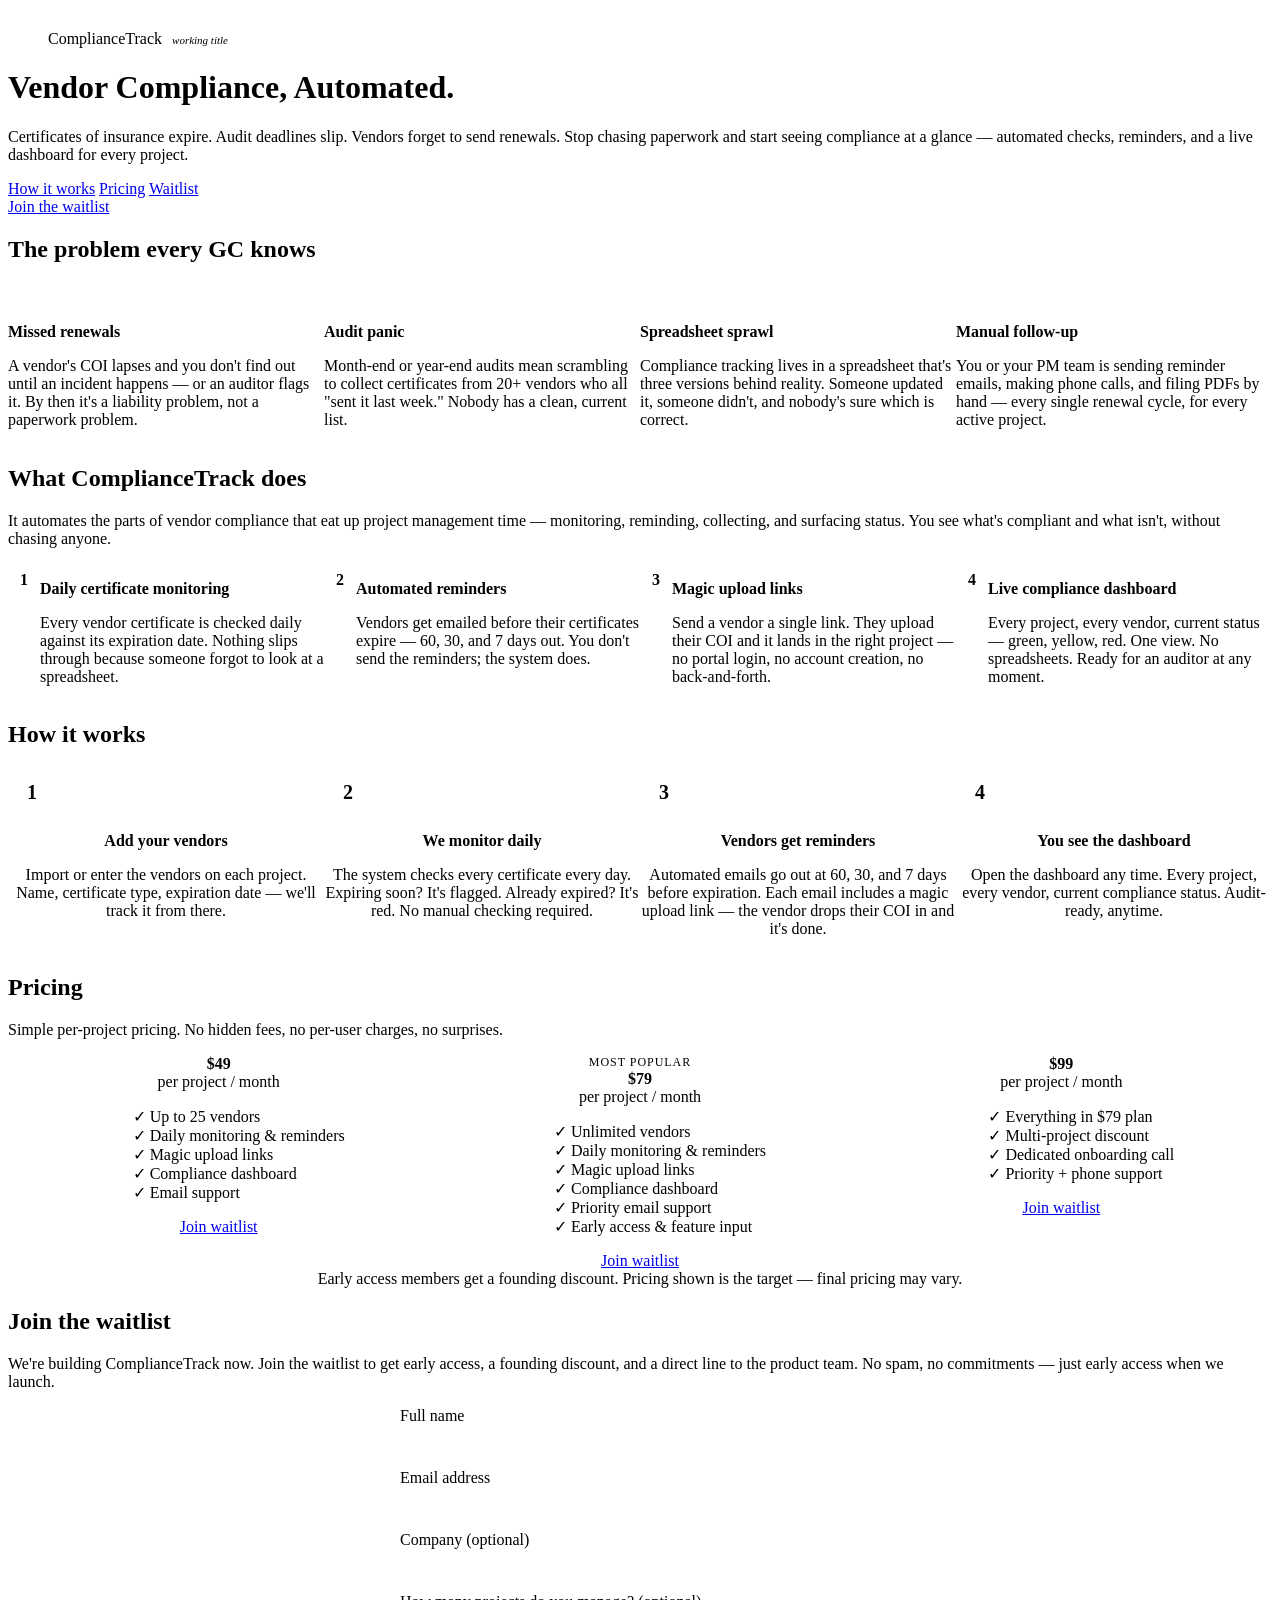
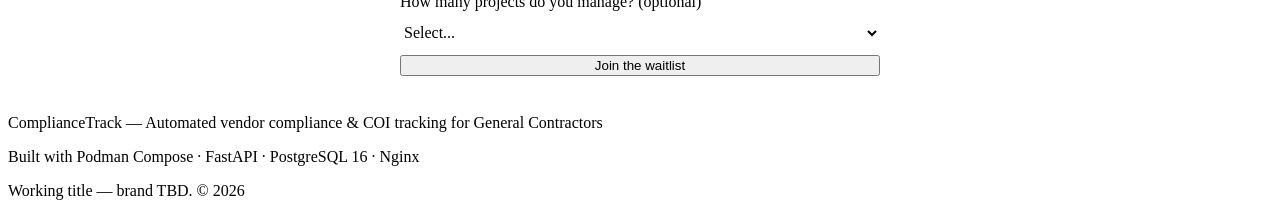
==== html/index-landing.html @ 7446ea1b "Initial commit: ComplianceTrack landing page + waitlist backend - Landing page (index-landing.html):" ====
<!DOCTYPE html>
<html lang="en">
<head>
  <meta charset="UTF-8">
  <meta name="viewport" content="width=device-width, initial-scale=1.0">
  <title>ComplianceTrack — Vendor Compliance</title>
  <meta name="description" content="Automated vendor compliance and Certificate of Insurance tracking for General Contractors. Never chase a missing certificate or miss an audit deadline again.">

  <!-- Open Graph -->
  <meta property="og:type" content="website">
  <meta property="og:title" content="ComplianceTrack — Automated Vendor Compliance & COI Tracking">
  <meta property="og:description" content="Automated certificate of insurance tracking for General Contractors. Daily checks, automated reminders, and a real-time compliance dashboard.">
  <meta property="og:url" content="https://localhost">

  <!-- Favicon -->
  <link rel="icon" type="image/svg+xml" href="data:image/svg+xml,%3Csvg xmlns='http://www.w3.org/2000/svg' viewBox='0 0 36 36' fill='none'%3E%3Cpath d='M18 3L4 9v6c0 7.5 5 12.5 14 14.5 9-2 14-7 14-14.5V9L18 3z' fill='%23a855f7' opacity='0.15'/%3E%3Cpath d='M18 3L4 9v6c0 7.5 5 12.5 14 14.5 9-2 14-7 14-14.5V9L18 3z' stroke='%23a855f7' stroke-width='2' stroke-linejoin='round'/%3E%3Cpath d='M13 18l4 4 10-10' stroke='%23a855f7' stroke-width='2.5' stroke-linecap='round' stroke-linejoin='round'/%3E%3C/svg%3E">

  <link rel="stylesheet" href="/style.css?v=3">
</head>
<body>
  <div class="wrapper">

    <!-- ── Hero ─────────────────────────────────────────────── -->
    <header class="site-header">
      <div class="logo">
        <!-- Simple compliance mark: shield with checkmark -->
        <svg width="36" height="36" viewBox="0 0 36 36" fill="none" aria-hidden="true">
          <path d="M18 3L4 9v6c0 7.5 5 12.5 14 14.5 9-2 14-7 14-14.5V9L18 3z" fill="var(--accent-primary)" opacity="0.15"/>
          <path d="M18 3L4 9v6c0 7.5 5 12.5 14 14.5 9-2 14-7 14-14.5V9L18 3z" stroke="var(--accent-primary)" stroke-width="2" stroke-linejoin="round"/>
          <path d="M13 18l4 4 10-10" stroke="var(--accent-primary)" stroke-width="2.5" stroke-linecap="round" stroke-linejoin="round"/>
        </svg>
        <span class="brand">ComplianceTrack</span>
        <span style="font-size:11px; color:var(--text-hinting); margin-left:6px; font-style:italic;">working title</span>
      </div>
      <h1>Vendor Compliance, Automated.</h1>
      <p>
        Certificates of insurance expire. Audit deadlines slip. Vendors forget to send renewals.
        Stop chasing paperwork and start seeing compliance at a glance — automated checks,
        reminders, and a live dashboard for every project.
      </p>
    </header>

    <!-- ── Navigation ───────────────────────────────────────── -->
    <nav class="nav" aria-label="Page navigation">
      <a href="#how-it-works">How it works</a>
      <a href="#pricing">Pricing</a>
      <a href="#waitlist">Waitlist</a>
    </nav>

    <div class="btn-row" style="justify-content:center; margin-bottom:var(--space-xl);">
      <a href="#waitlist" class="btn primary">Join the waitlist</a>
    </div>

    <main>

      <!-- ── Problem ────────────────────────────────────────── -->
      <section class="card featured">
        <div class="section-head">
          <h2>The problem every GC knows</h2>
        </div>
        <div style="display:grid; gap:var(--space-lg); grid-template-columns:repeat(auto-fit, minmax(240px,1fr));">
          <div style="background:var(--surface-elevated); border:1px solid var(--border-subtle); border-radius:var(--radius-lg); padding:var(--space-lg);">
            <div style="margin-bottom:var(--space-sm);">
              <svg width="20" height="20" viewBox="0 0 24 24" fill="none" stroke="var(--accent-primary)" stroke-width="2" stroke-linecap="round" stroke-linejoin="round" aria-hidden="true">
                <path d="M12 2v20M2 12h20M6 6l12 12M18 6L6 18"/>
              </svg>
            </div>
            <p style="font-size:var(--text-title); font-weight:700; margin-bottom:var(--space-sm);">Missed renewals</p>
            <p style="color:var(--text-secondary);">
              A vendor's COI lapses and you don't find out until an incident happens — or an auditor
              flags it. By then it's a liability problem, not a paperwork problem.
            </p>
          </div>
          <div style="background:var(--surface-elevated); border:1px solid var(--border-subtle); border-radius:var(--radius-lg); padding:var(--space-lg);">
            <div style="margin-bottom:var(--space-sm);">
              <svg width="20" height="20" viewBox="0 0 24 24" fill="none" stroke="var(--accent-secondary)" stroke-width="2" stroke-linecap="round" stroke-linejoin="round" aria-hidden="true">
                <path d="M9 5H7a2 2 0 00-2 2v12a2 2 0 002 2h10a2 2 0 002-2V7a2 2 0 00-2-2h-2M9 5a2 2 0 002 2h2a2 2 0 002-2M9 5a2 2 0 012-2h2a2 2 0 012 2"/>
              </svg>
            </div>
            <p style="font-size:var(--text-title); font-weight:700; margin-bottom:var(--space-sm);">Audit panic</p>
            <p style="color:var(--text-secondary);">
              Month-end or year-end audits mean scrambling to collect certificates from 20+ vendors
              who all "sent it last week." Nobody has a clean, current list.
            </p>
          </div>
          <div style="background:var(--surface-elevated); border:1px solid var(--border-subtle); border-radius:var(--radius-lg); padding:var(--space-lg);">
            <div style="margin-bottom:var(--space-sm);">
              <svg width="20" height="20" viewBox="0 0 24 24" fill="none" stroke="var(--accent-tertiary)" stroke-width="2" stroke-linecap="round" stroke-linejoin="round" aria-hidden="true">
                <rect x="3" y="3" width="18" height="18" rx="2" ry="2"/>
                <line x1="3" y1="9" x2="21" y2="9"/>
                <line x1="9" y1="21" x2="9" y2="9"/>
              </svg>
            </div>
            <p style="font-size:var(--text-title); font-weight:700; margin-bottom:var(--space-sm);">Spreadsheet sprawl</p>
            <p style="color:var(--text-secondary);">
              Compliance tracking lives in a spreadsheet that's three versions behind reality.
              Someone updated it, someone didn't, and nobody's sure which is correct.
            </p>
          </div>
          <div style="background:var(--surface-elevated); border:1px solid var(--border-subtle); border-radius:var(--radius-lg); padding:var(--space-lg);">
            <div style="margin-bottom:var(--space-sm);">
              <svg width="20" height="20" viewBox="0 0 24 24" fill="none" stroke="var(--error)" stroke-width="2" stroke-linecap="round" stroke-linejoin="round" aria-hidden="true">
                <path d="M22 16.92v3a2 2 0 01-2.12 2.12H17.88a2 2 0 01-1.44-.56l-1.92-2.3A2 2 0 0112.16 15.56V14a2 2 0 012-2h3.76a2 2 0 011.44.56l1.92 2.3A2 2 0 0121.88 14.92V16.92M15 12a3 3 0 11-6 0 3 3 0 016 0z"/>
              </svg>
            </div>
            <p style="font-size:var(--text-title); font-weight:700; margin-bottom:var(--space-sm);">Manual follow-up</p>
            <p style="color:var(--text-secondary);">
              You or your PM team is sending reminder emails, making phone calls, and filing PDFs
              by hand — every single renewal cycle, for every active project.
            </p>
          </div>
        </div>
      </section>

      <!-- ── Solution ───────────────────────────────────────── -->
      <section class="card">
        <div class="section-head">
          <h2>What ComplianceTrack does</h2>
          <p>
            It automates the parts of vendor compliance that eat up project management time —
            monitoring, reminding, collecting, and surfacing status. You see what's compliant and
            what isn't, without chasing anyone.
          </p>
        </div>
        <div style="display:grid; gap:var(--space-lg); grid-template-columns:repeat(auto-fit, minmax(260px,1fr));">
          <div style="display:flex; gap:var(--space-md); align-items:flex-start;">
            <div style="width:32px; height:32px; border-radius:50%; background:var(--accent-primary); display:flex; align-items:center; justify-content:center; color:var(--text-on-accent); font-weight:700; flex-shrink:0;">1</div>
            <div>
              <h3 style="font-size:var(--text-title); margin-bottom:var(--space-xs);">Daily certificate monitoring</h3>
              <p style="color:var(--text-secondary); font-size:var(--text-body);">
                Every vendor certificate is checked daily against its expiration date. Nothing slips
                through because someone forgot to look at a spreadsheet.
              </p>
            </div>
          </div>
          <div style="display:flex; gap:var(--space-md); align-items:flex-start;">
            <div style="width:32px; height:32px; border-radius:50%; background:var(--accent-primary); display:flex; align-items:center; justify-content:center; color:var(--text-on-accent); font-weight:700; flex-shrink:0;">2</div>
            <div>
              <h3 style="font-size:var(--text-title); margin-bottom:var(--space-xs);">Automated reminders</h3>
              <p style="color:var(--text-secondary); font-size:var(--text-body);">
                Vendors get emailed before their certificates expire — 60, 30, and 7 days out.
                You don't send the reminders; the system does.
              </p>
            </div>
          </div>
          <div style="display:flex; gap:var(--space-md); align-items:flex-start;">
            <div style="width:32px; height:32px; border-radius:50%; background:var(--accent-primary); display:flex; align-items:center; justify-content:center; color:var(--text-on-accent); font-weight:700; flex-shrink:0;">3</div>
            <div>
              <h3 style="font-size:var(--text-title); margin-bottom:var(--space-xs);">Magic upload links</h3>
              <p style="color:var(--text-secondary); font-size:var(--text-body);">
                Send a vendor a single link. They upload their COI and it lands in the right project —
                no portal login, no account creation, no back-and-forth.
              </p>
            </div>
          </div>
          <div style="display:flex; gap:var(--space-md); align-items:flex-start;">
            <div style="width:32px; height:32px; border-radius:50%; background:var(--accent-primary); display:flex; align-items:center; justify-content:center; color:var(--text-on-accent); font-weight:700; flex-shrink:0;">4</div>
            <div>
              <h3 style="font-size:var(--text-title); margin-bottom:var(--space-xs);">Live compliance dashboard</h3>
              <p style="color:var(--text-secondary); font-size:var(--text-body);">
                Every project, every vendor, current status — green, yellow, red. One view. No
                spreadsheets. Ready for an auditor at any moment.
              </p>
            </div>
          </div>
        </div>
      </section>

      <!-- ── How it works ───────────────────────────────────── -->
      <section class="card" id="how-it-works">
        <div class="section-head">
          <h2>How it works</h2>
        </div>
        <div style="display:grid; gap:var(--space-lg); grid-template-columns:repeat(auto-fit, minmax(220px,1fr));">
          <div style="background:var(--surface); border:1px solid var(--border-subtle); border-radius:var(--radius-xl); padding:var(--space-xl); text-align:center;">
            <div style="width:48px; height:48px; border-radius:50%; background:var(--accent-primary); margin:0 auto var(--space-lg); display:flex; align-items:center; justify-content:center; color:var(--text-on-accent); font-size:20px; font-weight:700;">1</div>
            <h3 style="font-size:var(--text-title); margin-bottom:var(--space-sm);">Add your vendors</h3>
            <p style="color:var(--text-secondary);">
              Import or enter the vendors on each project. Name, certificate type, expiration date —
              we'll track it from there.
            </p>
          </div>
          <div style="background:var(--surface); border:1px solid var(--border-subtle); border-radius:var(--radius-xl); padding:var(--space-xl); text-align:center;">
            <div style="width:48px; height:48px; border-radius:50%; background:var(--accent-primary); margin:0 auto var(--space-lg); display:flex; align-items:center; justify-content:center; color:var(--text-on-accent); font-size:20px; font-weight:700;">2</div>
            <h3 style="font-size:var(--text-title); margin-bottom:var(--space-sm);">We monitor daily</h3>
            <p style="color:var(--text-secondary);">
              The system checks every certificate every day. Expiring soon? It's flagged. Already
              expired? It's red. No manual checking required.
            </p>
          </div>
          <div style="background:var(--surface); border:1px solid var(--border-subtle); border-radius:var(--radius-xl); padding:var(--space-xl); text-align:center;">
            <div style="width:48px; height:48px; border-radius:50%; background:var(--accent-primary); margin:0 auto var(--space-lg); display:flex; align-items:center; justify-content:center; color:var(--text-on-accent); font-size:20px; font-weight:700;">3</div>
            <h3 style="font-size:var(--text-title); margin-bottom:var(--space-sm);">Vendors get reminders</h3>
            <p style="color:var(--text-secondary);">
              Automated emails go out at 60, 30, and 7 days before expiration. Each email includes a
              magic upload link — the vendor drops their COI in and it's done.
            </p>
          </div>
          <div style="background:var(--surface); border:1px solid var(--border-subtle); border-radius:var(--radius-xl); padding:var(--space-xl); text-align:center;">
            <div style="width:48px; height:48px; border-radius:50%; background:var(--accent-primary); margin:0 auto var(--space-lg); display:flex; align-items:center; justify-content:center; color:var(--text-on-accent); font-size:20px; font-weight:700;">4</div>
            <h3 style="font-size:var(--text-title); margin-bottom:var(--space-sm);">You see the dashboard</h3>
            <p style="color:var(--text-secondary);">
              Open the dashboard any time. Every project, every vendor, current compliance status.
              Audit-ready, anytime.
            </p>
          </div>
        </div>
      </section>

      <!-- ── Pricing ────────────────────────────────────────── -->
      <section class="card" id="pricing">
        <div class="section-head">
          <h2>Pricing</h2>
          <p>Simple per-project pricing. No hidden fees, no per-user charges, no surprises.</p>
        </div>
        <div style="display:grid; gap:var(--space-lg); grid-template-columns:repeat(auto-fit, minmax(240px,1fr));">
          <div style="background:var(--surface); border:1px solid var(--border-subtle); border-radius:var(--radius-xl); padding:var(--space-xl); text-align:center;">
            <div style="font-size:var(--text-display); font-weight:800; color:var(--accent-primary); margin-bottom:var(--space-sm);">$49</div>
            <div style="font-size:var(--text-body); color:var(--text-secondary); margin-bottom:var(--space-lg);">per project / month</div>
            <ul style="list-style:none; text-align:left; display:inline-block;">
              <li style="padding:var(--space-sm) 0; border-bottom:1px solid var(--border-subtle); color:var(--text-primary);">✓ Up to 25 vendors</li>
              <li style="padding:var(--space-sm) 0; border-bottom:1px solid var(--border-subtle); color:var(--text-primary);">✓ Daily monitoring & reminders</li>
              <li style="padding:var(--space-sm) 0; border-bottom:1px solid var(--border-subtle); color:var(--text-primary);">✓ Magic upload links</li>
              <li style="padding:var(--space-sm) 0; border-bottom:1px solid var(--border-subtle); color:var(--text-primary);">✓ Compliance dashboard</li>
              <li style="padding:var(--space-sm) 0; color:var(--text-primary);">✓ Email support</li>
            </ul>
            <div style="margin-top:var(--space-lg);">
              <a href="#waitlist" class="btn" style="width:100%; justify-content:center;">Join waitlist</a>
            </div>
          </div>
          <div style="background:var(--surface); border:2px solid var(--accent-primary); border-radius:var(--radius-xl); padding:var(--space-xl); text-align:center;">
            <div style="font-size:12px; text-transform:uppercase; letter-spacing:0.08em; color:var(--text-hinting); margin-bottom:var(--space-xs);">Most popular</div>
            <div style="font-size:var(--text-display); font-weight:800; color:var(--accent-primary); margin-bottom:var(--space-sm);">$79</div>
            <div style="font-size:var(--text-body); color:var(--text-secondary); margin-bottom:var(--space-lg);">per project / month</div>
            <ul style="list-style:none; text-align:left; display:inline-block;">
              <li style="padding:var(--space-sm) 0; border-bottom:1px solid var(--border-subtle); color:var(--text-primary);">✓ Unlimited vendors</li>
              <li style="padding:var(--space-sm) 0; border-bottom:1px solid var(--border-subtle); color:var(--text-primary);">✓ Daily monitoring & reminders</li>
              <li style="padding:var(--space-sm) 0; border-bottom:1px solid var(--border-subtle); color:var(--text-primary);">✓ Magic upload links</li>
              <li style="padding:var(--space-sm) 0; border-bottom:1px solid var(--border-subtle); color:var(--text-primary);">✓ Compliance dashboard</li>
              <li style="padding:var(--space-sm) 0; border-bottom:1px solid var(--border-subtle); color:var(--text-primary);">✓ Priority email support</li>
              <li style="padding:var(--space-sm) 0; color:var(--text-primary);">✓ Early access & feature input</li>
            </ul>
            <div style="margin-top:var(--space-lg);">
              <a href="#waitlist" class="btn primary" style="width:100%; justify-content:center;">Join waitlist</a>
            </div>
          </div>
          <div style="background:var(--surface-elevated); border:1px solid var(--border-subtle); border-radius:var(--radius-xl); padding:var(--space-xl); text-align:center;">
            <div style="font-size:var(--text-display); font-weight:800; color:var(--accent-primary); margin-bottom:var(--space-sm);">$99</div>
            <div style="font-size:var(--text-body); color:var(--text-secondary); margin-bottom:var(--space-lg);">per project / month</div>
            <ul style="list-style:none; text-align:left; display:inline-block;">
              <li style="padding:var(--space-sm) 0; border-bottom:1px solid var(--border-subtle); color:var(--text-primary);">✓ Everything in $79 plan</li>
              <li style="padding:var(--space-sm) 0; border-bottom:1px solid var(--border-subtle); color:var(--text-primary);">✓ Multi-project discount</li>
              <li style="padding:var(--space-sm) 0; border-bottom:1px solid var(--border-subtle); color:var(--text-primary);">✓ Dedicated onboarding call</li>
              <li style="padding:var(--space-sm) 0; color:var(--text-primary);">✓ Priority + phone support</li>
            </ul>
            <div style="margin-top:var(--space-lg);">
              <a href="#waitlist" class="btn" style="width:100%; justify-content:center;">Join waitlist</a>
            </div>
          </div>
        </div>
        <p style="margin-top:var(--space-xl); font-size:var(--text-label); color:var(--text-hinting); text-align:center;">
          Early access members get a founding discount. Pricing shown is the target — final pricing may vary.
        </p>
      </section>

      <!-- ── Waitlist ───────────────────────────────────────── -->
      <section class="card featured" id="waitlist">
        <div class="section-head">
          <h2>Join the waitlist</h2>
          <p>
            We're building ComplianceTrack now. Join the waitlist to get early access, a founding
            discount, and a direct line to the product team. No spam, no commitments — just early access
            when we launch.
          </p>
        </div>
        <form id="waitlist-form" style="max-width:480px; margin:0 auto;">
          <div style="display:grid; gap:var(--space-md); margin-bottom:var(--space-lg);">
            <label style="display:flex; flex-direction:column; gap:var(--space-xs);">
              <span style="font-size:var(--text-label); font-weight:500; color:var(--text-secondary);">Full name</span>
              <input type="text" name="name" required
                     style="padding:var(--space-sm) var(--space-md); border:1px solid var(--border-subtle); border-radius:var(--radius-md); background:var(--surface); color:var(--text-primary); font-size:var(--text-body); font-family:inherit; min-height:44px;">
            </label>
            <label style="display:flex; flex-direction:column; gap:var(--space-xs);">
              <span style="font-size:var(--text-label); font-weight:500; color:var(--text-secondary);">Email address</span>
              <input type="email" name="email" required
                     style="padding:var(--space-sm) var(--space-md); border:1px solid var(--border-subtle); border-radius:var(--radius-md); background:var(--surface); color:var(--text-primary); font-size:var(--text-body); font-family:inherit; min-height:44px;">
            </label>
            <label style="display:flex; flex-direction:column; gap:var(--space-xs);">
              <span style="font-size:var(--text-label); font-weight:500; color:var(--text-secondary);">Company (optional)</span>
              <input type="text" name="company"
                     style="padding:var(--space-sm) var(--space-md); border:1px solid var(--border-subtle); border-radius:var(--radius-md); background:var(--surface); color:var(--text-primary); font-size:var(--text-body); font-family:inherit; min-height:44px;">
            </label>
            <label style="display:flex; flex-direction:column; gap:var(--space-xs);">
              <span style="font-size:var(--text-label); font-weight:500; color:var(--text-secondary);">How many projects do you manage? (optional)</span>
              <select name="projects" style="padding:var(--space-sm) var(--space-md); border:1px solid var(--border-subtle); border-radius:var(--radius-md); background:var(--surface); color:var(--text-primary); font-size:var(--text-body); font-family:inherit; min-height:44px;">
                <option value="">Select...</option>
                <option value="1-5">1–5</option>
                <option value="6-20">6–20</option>
                <option value="21+">21+</option>
              </select>
            </label>
          </div>
          <button type="submit" class="btn primary" style="width:100%; justify-content:center;">
            Join the waitlist
          </button>
          <p id="waitlist-status" style="margin-top:var(--space-md); text-align:center; font-size:var(--text-label); min-height:1.4em;"></p>
        </form>
      </section>

    </main>

    <!-- ── Footer ──────────────────────────────────────────── -->
    <footer class="site-footer">
      <p>ComplianceTrack — Automated vendor compliance &amp; COI tracking for General Contractors</p>
      <p style="margin-top:var(--space-sm)">Built with Podman Compose &middot; FastAPI &middot; PostgreSQL 16 &middot; Nginx</p>
      <p style="margin-top:var(--space-md); font-size:var(--text-hinting);">Working title — brand TBD. &copy; 2026</p>
    </footer>

  </div>

  <script src="/app.js?v=3"></script>
  <script>
    // ── Waitlist form handler ──────────────────────────────
    document.addEventListener('DOMContentLoaded', () => {
      const form = document.getElementById('waitlist-form');
      const status = document.getElementById('waitlist-status');
      if (!form || !status) return;

      form.addEventListener('submit', async (e) => {
        e.preventDefault();
        const btn = form.querySelector('button[type="submit"]');
        const originalText = btn.textContent;

        btn.disabled = true;
        btn.textContent = 'Submitting…';
        status.textContent = '';
        status.style.color = 'var(--text-hinting)';

        try {
          const formData = new FormData(form);
          const data = {
            name:    formData.get('name')    || '',
            email:   formData.get('email')   || '',
            company: formData.get('company') || '',
            projects: formData.get('projects') || '',
          };

          const resp = await fetch('/api/waitlist', {
            method: 'POST',
            headers: { 'Content-Type': 'application/json' },
            body: JSON.stringify(data),
          });

          if (resp.ok) {
            btn.textContent = 'You\'re on the list!';
            status.textContent = 'Thanks — we\'ll be in touch when we launch.';
            status.style.color = 'var(--success)';
            form.reset();
          } else {
            btn.textContent = originalText;
            btn.disabled = false;
            status.textContent = 'Something went wrong — please try again.';
            status.style.color = 'var(--error)';
          }
        } catch (err) {
          btn.textContent = originalText;
          btn.disabled = false;
          status.textContent = 'Network error — please try again.';
          status.style.color = 'var(--error)';
          console.error('Waitlist submit error:', err);
        }
      });
    });
  </script>
</body>
</html>
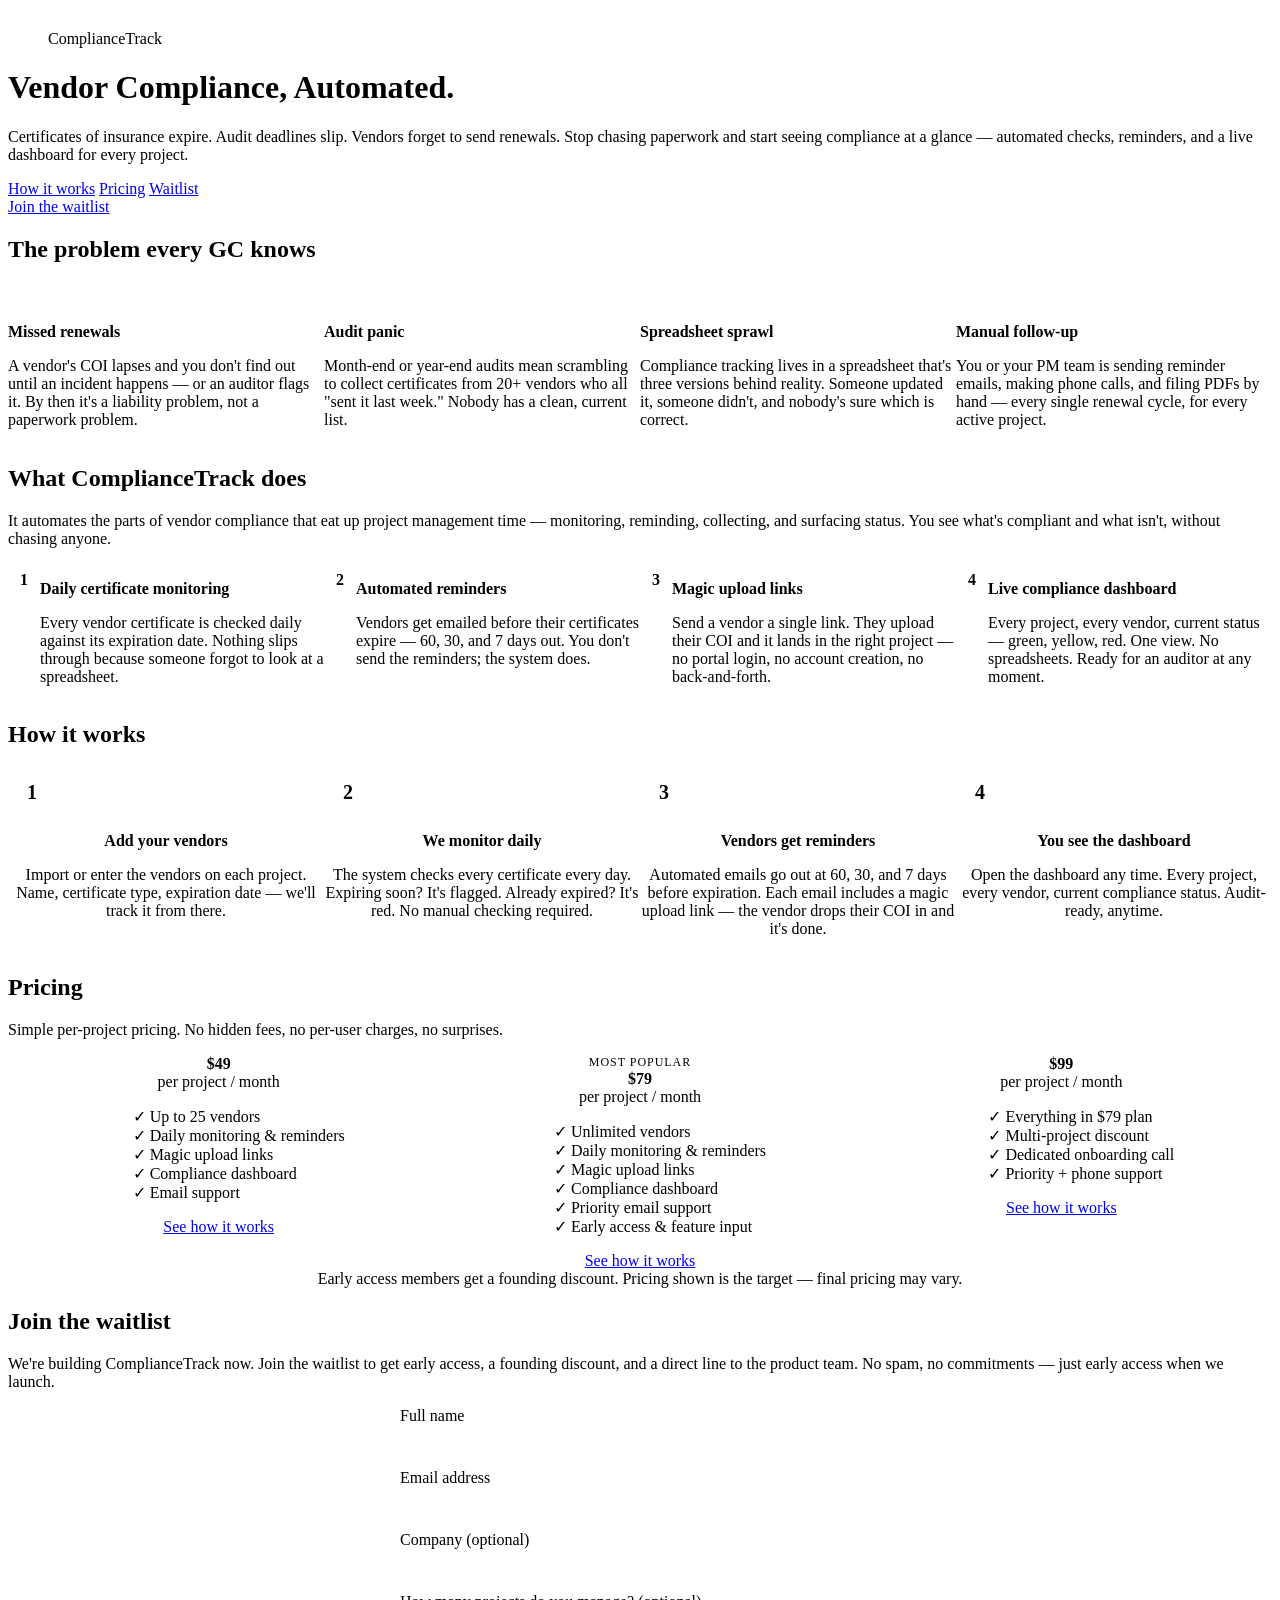
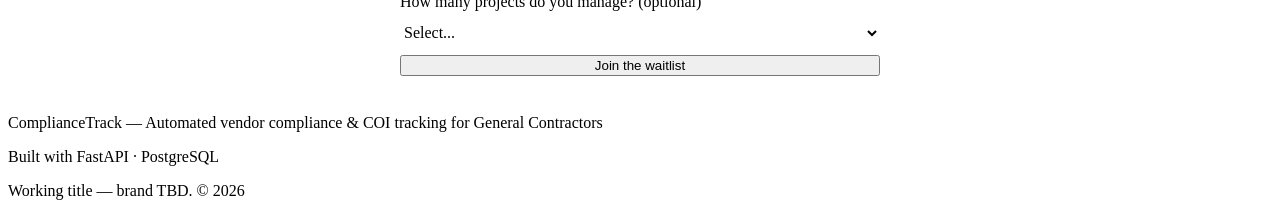
==== commit 1f8d8a63: "fix: clean up landing page — remove duplicate waitlist buttons, emoji flags, working title, Nginx re" ====
--- a/html/index-landing.html
+++ b/html/index-landing.html
@@ -30,7 +30,6 @@
           <path d="M13 18l4 4 10-10" stroke="var(--accent-primary)" stroke-width="2.5" stroke-linecap="round" stroke-linejoin="round"/>
         </svg>
         <span class="brand">ComplianceTrack</span>
-        <span style="font-size:11px; color:var(--text-hinting); margin-left:6px; font-style:italic;">working title</span>
       </div>
       <h1>Vendor Compliance, Automated.</h1>
       <p>
@@ -225,7 +224,7 @@
               <li style="padding:var(--space-sm) 0; color:var(--text-primary);">✓ Email support</li>
             </ul>
             <div style="margin-top:var(--space-lg);">
-              <a href="#waitlist" class="btn" style="width:100%; justify-content:center;">Join waitlist</a>
+              <a href="#how-it-works" class="btn" style="width:100%; justify-content:center;">See how it works</a>
             </div>
           </div>
           <div style="background:var(--surface); border:2px solid var(--accent-primary); border-radius:var(--radius-xl); padding:var(--space-xl); text-align:center;">
@@ -241,7 +240,7 @@
               <li style="padding:var(--space-sm) 0; color:var(--text-primary);">✓ Early access & feature input</li>
             </ul>
             <div style="margin-top:var(--space-lg);">
-              <a href="#waitlist" class="btn primary" style="width:100%; justify-content:center;">Join waitlist</a>
+              <a href="#how-it-works" class="btn primary" style="width:100%; justify-content:center;">See how it works</a>
             </div>
           </div>
           <div style="background:var(--surface-elevated); border:1px solid var(--border-subtle); border-radius:var(--radius-xl); padding:var(--space-xl); text-align:center;">
@@ -254,7 +253,7 @@
               <li style="padding:var(--space-sm) 0; color:var(--text-primary);">✓ Priority + phone support</li>
             </ul>
             <div style="margin-top:var(--space-lg);">
-              <a href="#waitlist" class="btn" style="width:100%; justify-content:center;">Join waitlist</a>
+              <a href="#how-it-works" class="btn" style="width:100%; justify-content:center;">See how it works</a>
             </div>
           </div>
         </div>
@@ -312,7 +311,7 @@
     <!-- ── Footer ──────────────────────────────────────────── -->
     <footer class="site-footer">
       <p>ComplianceTrack — Automated vendor compliance &amp; COI tracking for General Contractors</p>
-      <p style="margin-top:var(--space-sm)">Built with Podman Compose &middot; FastAPI &middot; PostgreSQL 16 &middot; Nginx</p>
+      <p style="margin-top:var(--space-sm)">Built with FastAPI &middot; PostgreSQL</p>
       <p style="margin-top:var(--space-md); font-size:var(--text-hinting);">Working title — brand TBD. &copy; 2026</p>
     </footer>
 
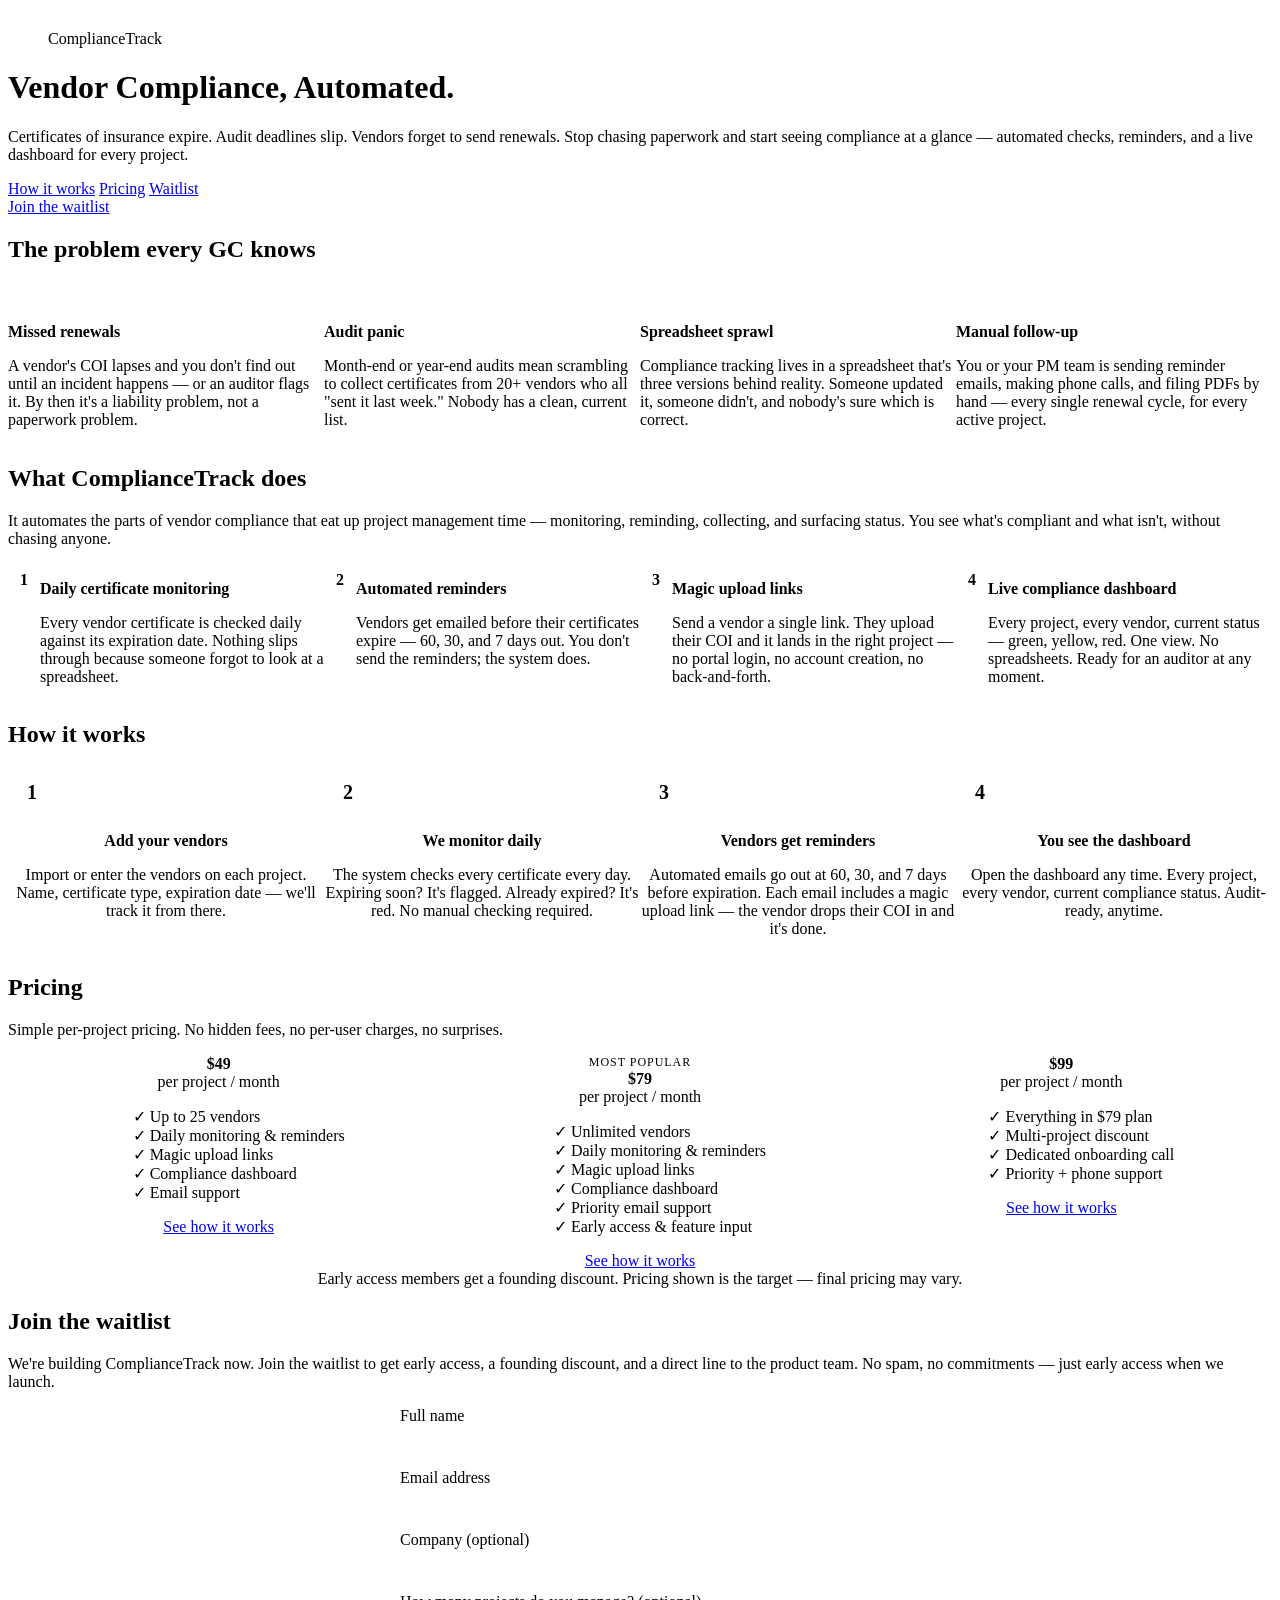
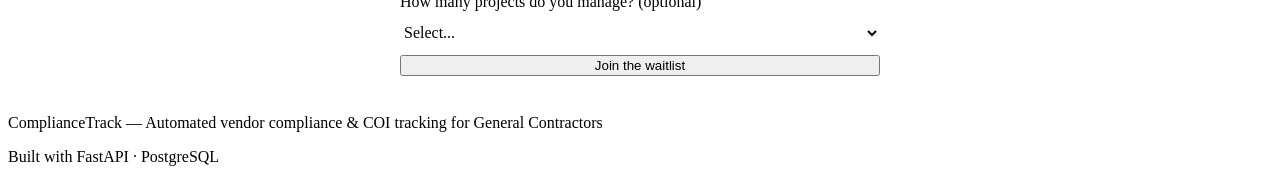
==== commit 250a6301: "fix: remove working title from footer (both index-landing.html + index.html served by StaticFiles)" ====
--- a/html/index-landing.html
+++ b/html/index-landing.html
@@ -312,7 +312,6 @@
     <footer class="site-footer">
       <p>ComplianceTrack — Automated vendor compliance &amp; COI tracking for General Contractors</p>
       <p style="margin-top:var(--space-sm)">Built with FastAPI &middot; PostgreSQL</p>
-      <p style="margin-top:var(--space-md); font-size:var(--text-hinting);">Working title — brand TBD. &copy; 2026</p>
     </footer>
 
   </div>
